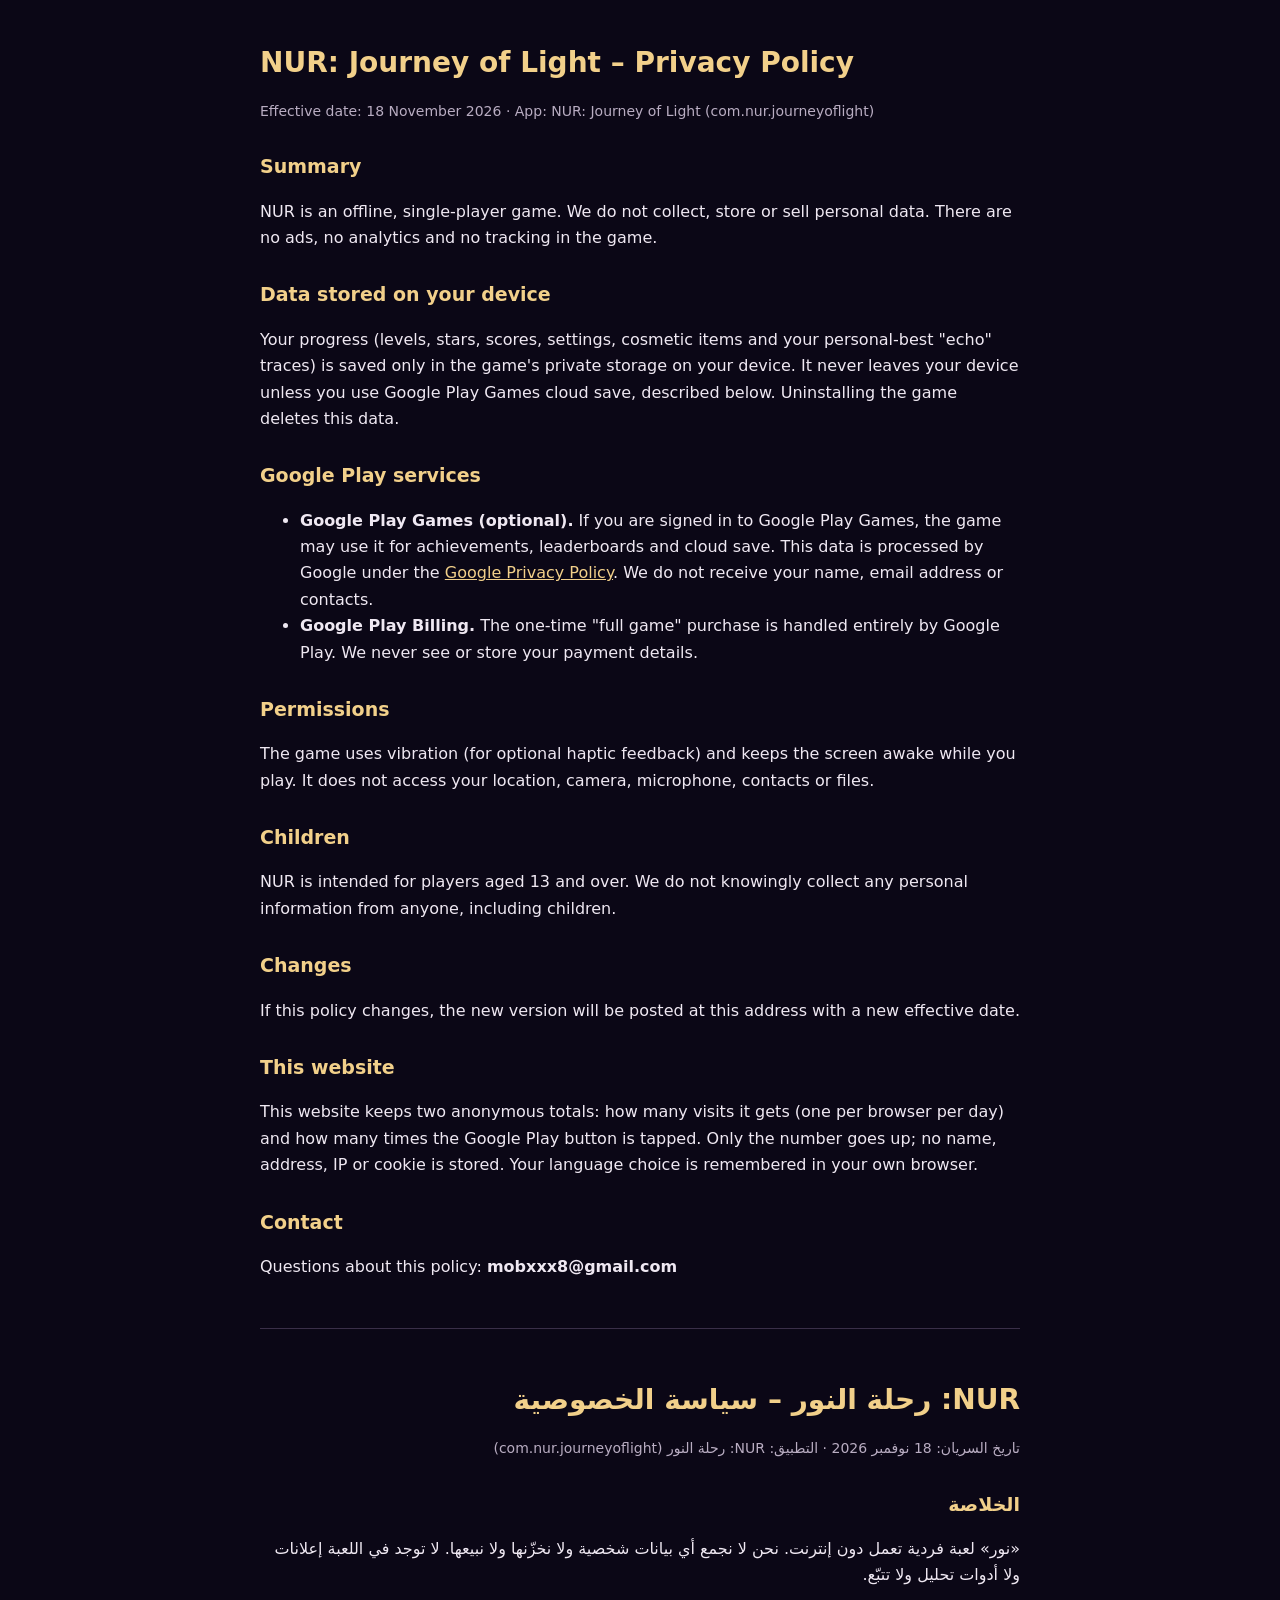
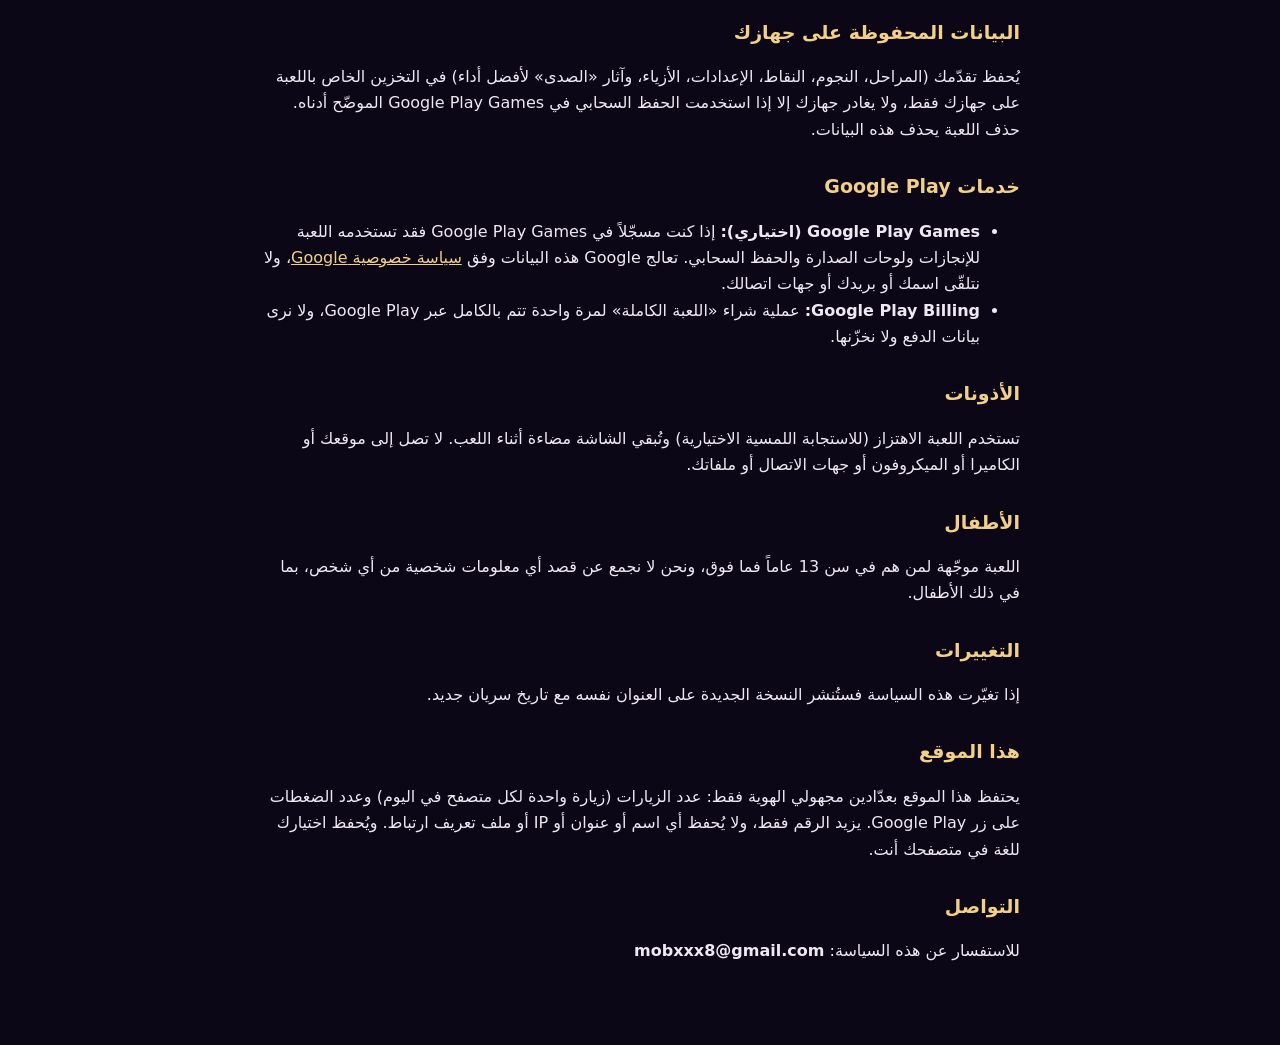
==== privacy/index.html @ 31903e29 "NUR: Journey of Light website Animated marketing site in seven languages with automatic language det" ====
<!doctype html>
<html lang="en">
<head>
<meta charset="utf-8">
<meta name="viewport" content="width=device-width, initial-scale=1">
<title>NUR: Journey of Light – Privacy Policy</title>
<style>
  :root { --bg: #0b0716; --text: #efe8f2; --muted: #b9adc2; --gold: #f2d08a; }
  body { margin: 0; background: var(--bg); color: var(--text); font: 16px/1.65 system-ui, -apple-system, "Segoe UI", Roboto, "Noto Sans Arabic", sans-serif; }
  main { max-width: 760px; margin: 0 auto; padding: 40px 20px 64px; }
  h1 { color: var(--gold); font-size: 28px; margin: 0 0 4px; }
  h2 { color: var(--gold); font-size: 19px; margin: 28px 0 6px; }
  p, li { color: var(--text); }
  .muted { color: var(--muted); font-size: 14px; }
  hr { border: 0; border-top: 1px solid #3a2f48; margin: 48px 0; }
  [dir="rtl"] { text-align: right; }
</style>
</head>
<body>
<main>
<section lang="en">
<h1>NUR: Journey of Light – Privacy Policy</h1>
<p class="muted">Effective date: 18 November 2026 · App: NUR: Journey of Light (com.nur.journeyoflight)</p>

<h2>Summary</h2>
<p>NUR is an offline, single-player game. We do not collect, store or sell personal data. There are no ads, no analytics and no tracking in the game.</p>

<h2>Data stored on your device</h2>
<p>Your progress (levels, stars, scores, settings, cosmetic items and your personal-best "echo" traces) is saved only in the game's private storage on your device. It never leaves your device unless you use Google Play Games cloud save, described below. Uninstalling the game deletes this data.</p>

<h2>Google Play services</h2>
<ul>
<li><strong>Google Play Games (optional).</strong> If you are signed in to Google Play Games, the game may use it for achievements, leaderboards and cloud save. This data is processed by Google under the <a href="https://policies.google.com/privacy" style="color:var(--gold)">Google Privacy Policy</a>. We do not receive your name, email address or contacts.</li>
<li><strong>Google Play Billing.</strong> The one-time "full game" purchase is handled entirely by Google Play. We never see or store your payment details.</li>
</ul>

<h2>Permissions</h2>
<p>The game uses vibration (for optional haptic feedback) and keeps the screen awake while you play. It does not access your location, camera, microphone, contacts or files.</p>

<h2>Children</h2>
<p>NUR is intended for players aged 13 and over. We do not knowingly collect any personal information from anyone, including children.</p>

<h2>Changes</h2>
<p>If this policy changes, the new version will be posted at this address with a new effective date.</p>

<h2>This website</h2>
<p>This website keeps two anonymous totals: how many visits it gets (one per browser per day) and how many times the Google Play button is tapped. Only the number goes up; no name, address, IP or cookie is stored. Your language choice is remembered in your own browser.</p>
<h2>Contact</h2>
<p>Questions about this policy: <strong>mobxxx8@gmail.com</strong></p>
</section>

<hr>

<section lang="ar" dir="rtl">
<h1>NUR: رحلة النور – سياسة الخصوصية</h1>
<p class="muted">تاريخ السريان: 18 نوفمبر 2026 · التطبيق: NUR: رحلة النور (com.nur.journeyoflight)</p>

<h2>الخلاصة</h2>
<p>«نور» لعبة فردية تعمل دون إنترنت. نحن لا نجمع أي بيانات شخصية ولا نخزّنها ولا نبيعها. لا توجد في اللعبة إعلانات ولا أدوات تحليل ولا تتبّع.</p>

<h2>البيانات المحفوظة على جهازك</h2>
<p>يُحفظ تقدّمك (المراحل، النجوم، النقاط، الإعدادات، الأزياء، وآثار «الصدى» لأفضل أداء) في التخزين الخاص باللعبة على جهازك فقط، ولا يغادر جهازك إلا إذا استخدمت الحفظ السحابي في Google Play Games الموضّح أدناه. حذف اللعبة يحذف هذه البيانات.</p>

<h2>خدمات Google Play</h2>
<ul>
<li><strong>Google Play Games (اختياري):</strong> إذا كنت مسجّلاً في Google Play Games فقد تستخدمه اللعبة للإنجازات ولوحات الصدارة والحفظ السحابي. تعالج Google هذه البيانات وفق <a href="https://policies.google.com/privacy" style="color:var(--gold)">سياسة خصوصية Google</a>، ولا نتلقّى اسمك أو بريدك أو جهات اتصالك.</li>
<li><strong>Google Play Billing:</strong> عملية شراء «اللعبة الكاملة» لمرة واحدة تتم بالكامل عبر Google Play، ولا نرى بيانات الدفع ولا نخزّنها.</li>
</ul>

<h2>الأذونات</h2>
<p>تستخدم اللعبة الاهتزاز (للاستجابة اللمسية الاختيارية) وتُبقي الشاشة مضاءة أثناء اللعب. لا تصل إلى موقعك أو الكاميرا أو الميكروفون أو جهات الاتصال أو ملفاتك.</p>

<h2>الأطفال</h2>
<p>اللعبة موجّهة لمن هم في سن 13 عاماً فما فوق، ونحن لا نجمع عن قصد أي معلومات شخصية من أي شخص، بما في ذلك الأطفال.</p>

<h2>التغييرات</h2>
<p>إذا تغيّرت هذه السياسة فستُنشر النسخة الجديدة على العنوان نفسه مع تاريخ سريان جديد.</p>

<h2>هذا الموقع</h2>
<p>يحتفظ هذا الموقع بعدّادين مجهولي الهوية فقط: عدد الزيارات (زيارة واحدة لكل متصفح في اليوم) وعدد الضغطات على زر Google Play. يزيد الرقم فقط، ولا يُحفظ أي اسم أو عنوان أو IP أو ملف تعريف ارتباط. ويُحفظ اختيارك للغة في متصفحك أنت.</p>
<h2>التواصل</h2>
<p>للاستفسار عن هذه السياسة: <strong>mobxxx8@gmail.com</strong></p>
</section>
</main>
</body>
</html>
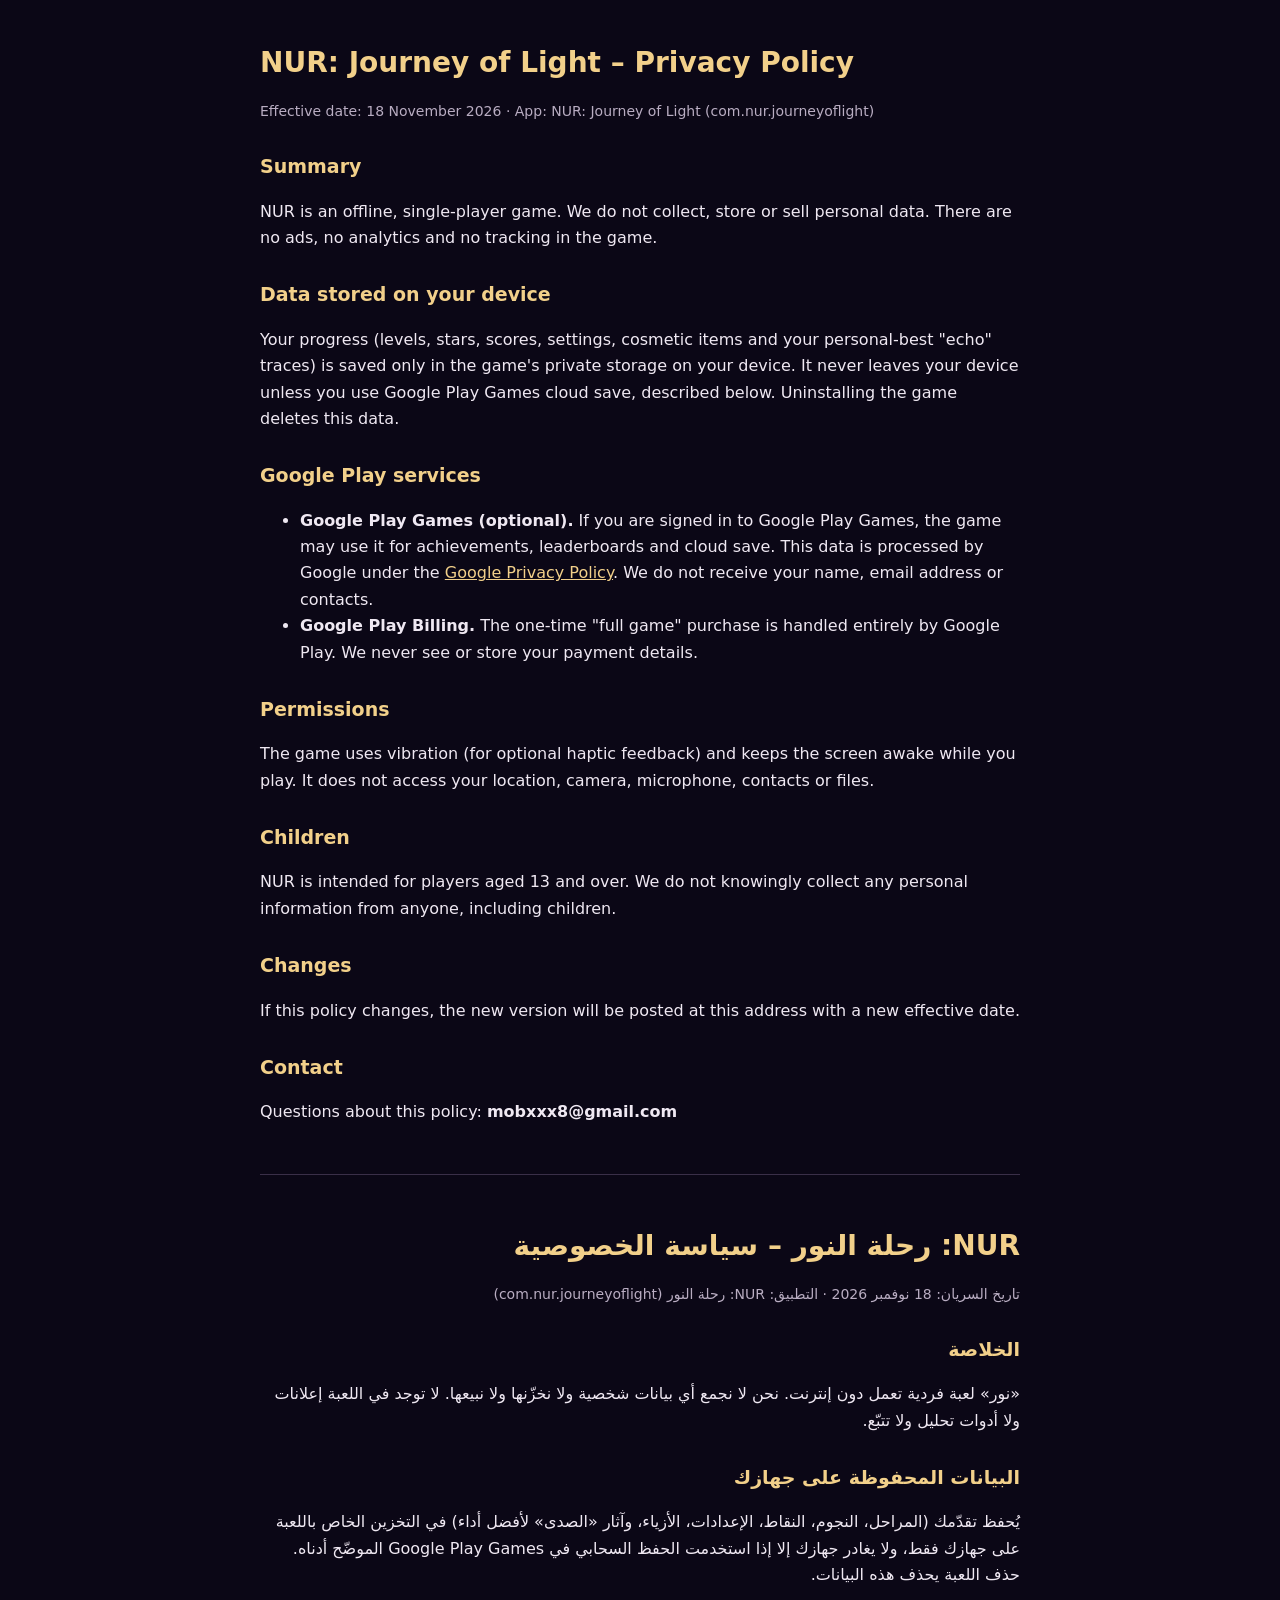
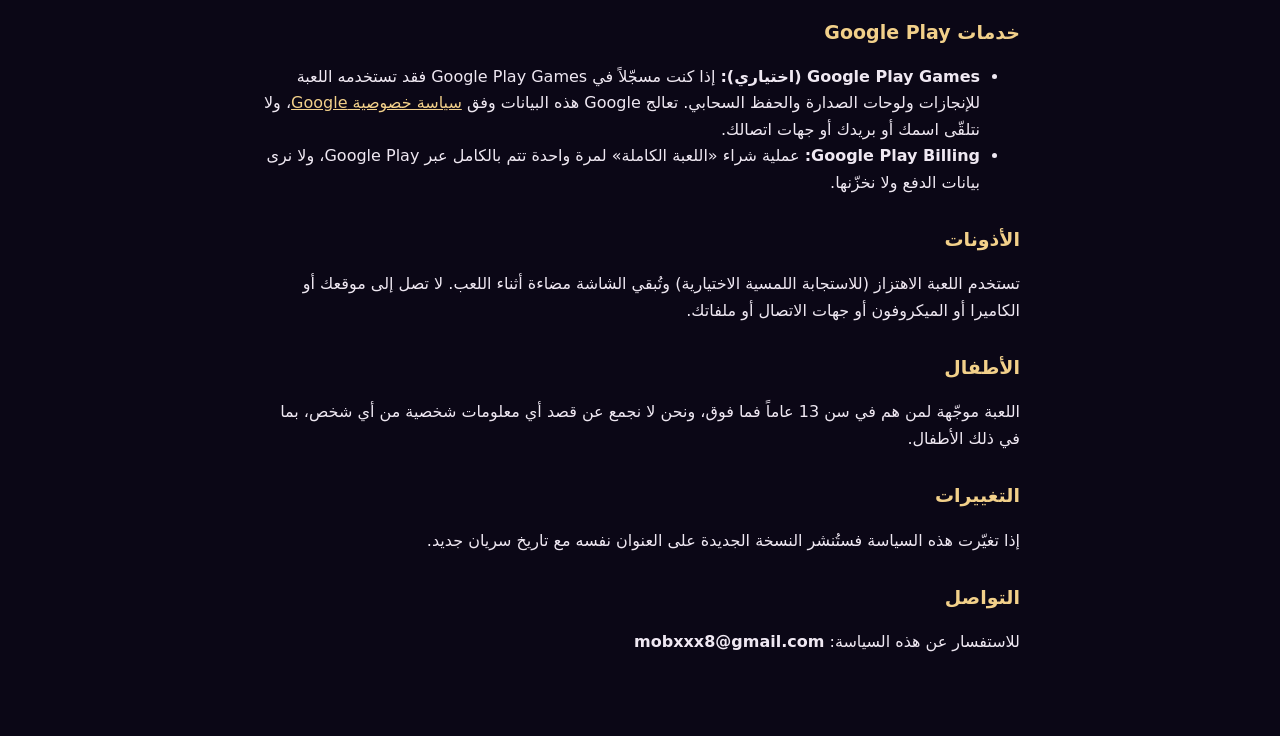
==== commit 3e401fa5: "Remove the visit/download counters and their privacy note No API, no tracking calls; the site is ful" ====
--- a/privacy/index.html
+++ b/privacy/index.html
@@ -43,8 +43,6 @@
 <h2>Changes</h2>
 <p>If this policy changes, the new version will be posted at this address with a new effective date.</p>
 
-<h2>This website</h2>
-<p>This website keeps two anonymous totals: how many visits it gets (one per browser per day) and how many times the Google Play button is tapped. Only the number goes up; no name, address, IP or cookie is stored. Your language choice is remembered in your own browser.</p>
 <h2>Contact</h2>
 <p>Questions about this policy: <strong>mobxxx8@gmail.com</strong></p>
 </section>
@@ -76,8 +74,6 @@
 <h2>التغييرات</h2>
 <p>إذا تغيّرت هذه السياسة فستُنشر النسخة الجديدة على العنوان نفسه مع تاريخ سريان جديد.</p>
 
-<h2>هذا الموقع</h2>
-<p>يحتفظ هذا الموقع بعدّادين مجهولي الهوية فقط: عدد الزيارات (زيارة واحدة لكل متصفح في اليوم) وعدد الضغطات على زر Google Play. يزيد الرقم فقط، ولا يُحفظ أي اسم أو عنوان أو IP أو ملف تعريف ارتباط. ويُحفظ اختيارك للغة في متصفحك أنت.</p>
 <h2>التواصل</h2>
 <p>للاستفسار عن هذه السياسة: <strong>mobxxx8@gmail.com</strong></p>
 </section>
